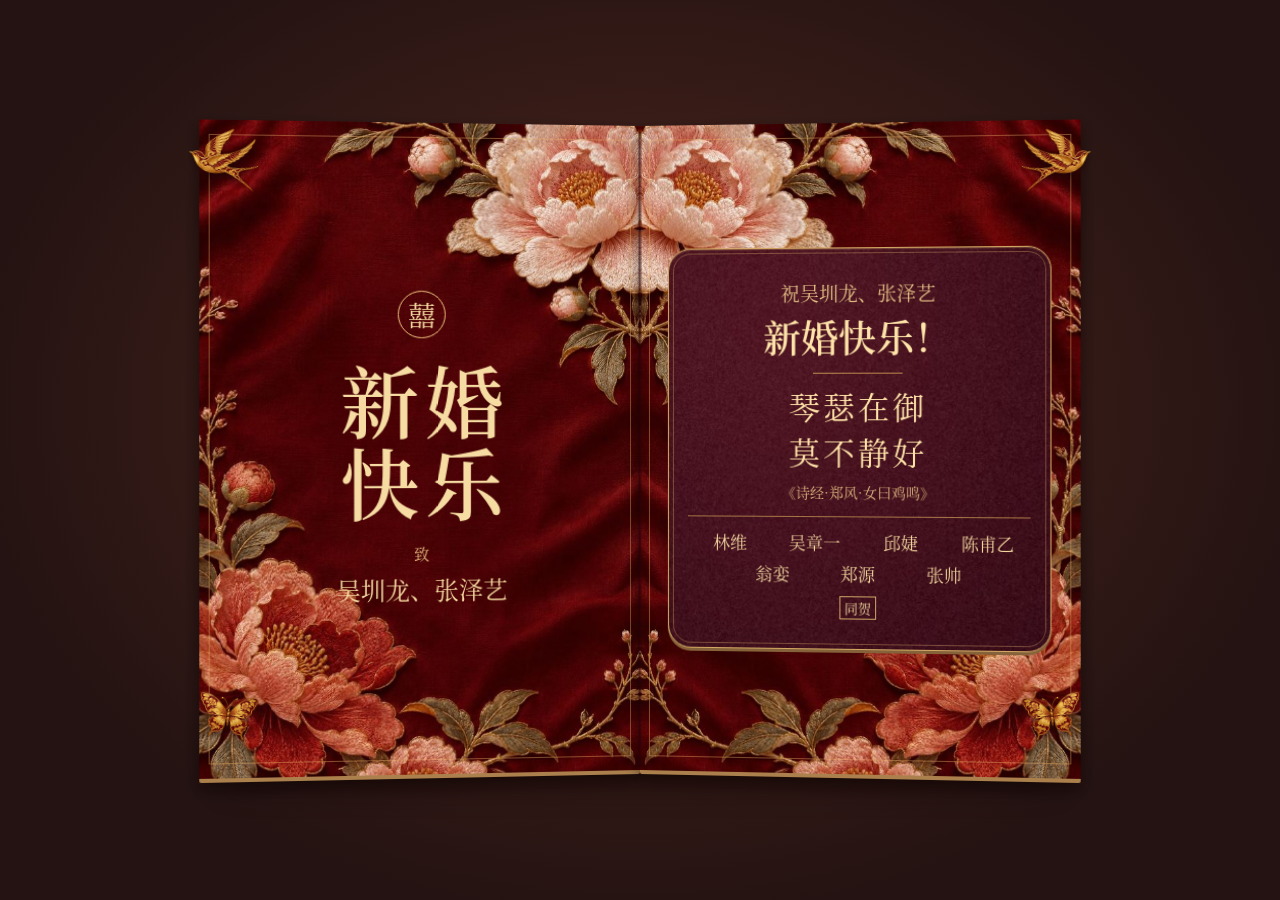
==== wedding-27q8n6/index.html @ 1a61a2d9 "Open card from center with floating note and edge ornaments" ====
<!doctype html>
<html lang="zh-CN">
<head>
<meta charset="utf-8">
<meta name="viewport" content="width=device-width,initial-scale=1">
<meta name="theme-color" content="#241312">
<meta name="description" content="祝吴圳龙、张泽艺新婚快乐。">
<meta name="robots" content="noindex, nofollow, noarchive">
<meta property="og:type" content="website">
<meta property="og:title" content="吴圳龙、张泽艺 · 新婚快乐">
<meta property="og:description" content="琴瑟在御，莫不静好。">
<meta property="og:url" content="https://lewisanthonyywwcr9709-commits.github.io/qingyun-greeting/wedding-27q8n6/">
<meta property="og:image" content="https://lewisanthonyywwcr9709-commits.github.io/qingyun-greeting/wedding-27q8n6/assets/open-card-1200.jpg">
<title>吴圳龙、张泽艺 · 新婚快乐</title>
<style>
@font-face {
  font-family: WeddingSong;
  src: url("assets/song-regular-v2.otf") format("opentype");
  font-weight: 400;
  font-display: swap;
}
@font-face {
  font-family: WeddingSong;
  src: url("assets/song-semibold-v2.otf") format("opentype");
  font-weight: 600;
  font-display: swap;
}
:root {
  --silk: url("assets/silk-v2.jpg");
  color-scheme: dark;
  color: #f6dca2;
  background: #241312;
  font-family: WeddingSong, "Songti SC", SimSun, serif;
}
* { box-sizing: border-box; }
body { margin: 0; }
main {
  min-height: 100vh;
  min-height: 100svh;
  display: grid;
  place-items: center;
  padding: clamp(15px,5vw,52px);
  overflow: clip;
  background: radial-gradient(ellipse at 50% 45%,#50271e,#241312 74%);
}
.spread {
  width: min(100%, 54rem);
  aspect-ratio: 4 / 3;
  display: grid;
  grid-template-columns: 1fr 1fr;
  position: relative;
  isolation: isolate;
  perspective: clamp(500px,160vw,1600px);
  perspective-origin: 50% 42%;
}
.spread::before {
  content: "";
  position: absolute;
  inset: 8% 2% -1%;
  z-index: -1;
  background: #130606c7;
  opacity: .88;
  filter: blur(18px);
  animation: spread-shadow 1350ms ease-out both;
}
.leaf {
  position: relative;
  isolation: isolate;
  display: grid;
  place-items: center;
  min-width: 0;
  transform-style: preserve-3d;
  border-bottom: clamp(1px,.45vw,4px) solid #ac804c;
  border-radius: 2px;
  background: #641018;
  box-shadow: 0 7px 16px #0d03028f;
}
.leaf::before, .leaf::after {
  content:"";
  position:absolute;
  inset:0;
  pointer-events:none;
}
.leaf::before {
  z-index:-2;
  background: var(--silk) center / 100% 100% no-repeat;
}
.leaf::after {
  z-index:-1;
  inset: 2.1%;
  border: 1px solid #e5ac656e;
}
.leaf--left {
  transform-origin: right center;
  --closed: 83deg;
  --open: 5deg;
  animation: unfold-leaf 1350ms cubic-bezier(.49,.06,.20,1) both;
}
.leaf--right {
  transform-origin: left center;
  --closed: -83deg;
  --open: -5deg;
  animation: unfold-leaf 1350ms cubic-bezier(.49,.06,.20,1) both;
}
.leaf--right::before { transform: scaleX(-1); }
.spine {
  position: absolute;
  z-index: 1;
  inset: 1% auto 1% 50%;
  width: clamp(2px,.6vw,5px);
  transform: translateX(-50%);
  background: linear-gradient(90deg,transparent,#2603089c,transparent);
  pointer-events: none;
}
@keyframes unfold-leaf { from { transform: rotateY(var(--closed)); } to { transform: rotateY(var(--open)); } }
@keyframes spread-shadow { from { transform: scaleX(.2); opacity: .17; } to { transform: scaleX(1); opacity: .88; } }
.cover-copy { text-align:center; padding: 0 6%; }
.cover-mark {
  width: clamp(22px,5vw,47px);
  aspect-ratio: 1;
  display: grid;
  place-items: center;
  margin: 0 auto clamp(7px,2.2vw,20px);
  border: 1px solid #edc17d;
  border-radius: 50%;
  font-size: clamp(13px,3vw,27px);
}
h1,h2,p,figure,blockquote,ul { margin:0; }
h1,h2 { font-weight:600; }
h1 { font-size: clamp(29px,7.8vw,77px); line-height:1.05; letter-spacing:.09em; padding-inline-start:.09em; }
h1 span { display:block; }
.to-label { margin-top:clamp(8px,2.3vw,20px); font-size:clamp(9px,2vw,15px); color:#edc384; }
.names { margin-top:clamp(2px,.8vw,7px); font-size:clamp(10px,2.8vw,24px); white-space:nowrap; }
.note-stage {
  display:grid;
  place-items:center;
  width: 87%;
  position:relative;
  isolation:isolate;
  perspective:450px;
}
.note-shadow {
  position:absolute;
  z-index:-1;
  inset:1%;
  border-radius:clamp(8px,2.7vw,23px);
  background:#1b030c;
  animation: note-depth 6.5s ease-in-out 1440ms infinite both;
}
.note {
  width:100%;
  text-align:center;
  position:relative;
  isolation:isolate;
  padding: clamp(13px,3.4vw,30px) 5% clamp(12px,3.3vw,29px);
  border:1px solid #d2a863;
  border-radius:clamp(8px,2.7vw,23px);
  color:#ffe4a9;
  background:#4c1525 url("assets/wine-paper-v1.jpg") center / cover;
  box-shadow:0 3px 0 #86623a, inset 0 1px 1px #e8b97554;
  animation: note-float 6.5s ease-in-out 1440ms infinite both;
}
.note::before {
  content:"";
  position:absolute;
  inset:4px;
  border:1px solid #d5a46565;
  border-radius:clamp(5px,2.2vw,18px);
  pointer-events:none;
}
@keyframes note-float {
  0%,100% { transform: translate3d(0,0,0) rotateX(0); }
  50% { transform: translate3d(0,clamp(-8px,-.85vw,-3px),12px) rotateX(2deg); }
}
@keyframes note-depth {
  0%,100% { transform:translate(1px,4px) scale(.98); filter:blur(3px); opacity:.75; }
  50% { transform:translate(2px,10px) scale(1.025); filter:blur(8px); opacity:.57; }
}
.dedication { color:#e9c688; font-size:clamp(9px,2.25vw,19px); white-space:nowrap; }
h2 { font-size:clamp(16px,4.5vw,37px); margin-top: clamp(3px,.85vw,8px); line-height:1.2; white-space:nowrap; }
.divider { display:block; margin:clamp(6px,1.6vw,14px) auto clamp(4px,1.2vw,10px); width:26%; height:1px; background:#bc8a4e; }
.poem blockquote { font-size:clamp(14px,3.8vw,31px); line-height:1.45; letter-spacing:.09em; }
.poem blockquote span { display:block; }
.poem figcaption { margin-top:clamp(3px,.95vw,7px); font-size:clamp(7px,1.75vw,14px); color:#e1bb80; }
.signatures {
  list-style:none;
  display:flex;
  flex-wrap:wrap;
  justify-content:center;
  row-gap:clamp(2px,.7vw,6px);
  margin:clamp(6px,1.7vw,14px) auto 0;
  padding:clamp(5px,1.55vw,12px) 0 0;
  border-top:1px solid #a57546;
  color:#f5d8a1;
  font-size:clamp(8px,2vw,17px);
}
.signatures li { flex: 0 0 25%; white-space:nowrap; }
.seal {
  display:inline-block;
  margin-top:clamp(4px,1.2vw,10px);
  border:1px solid #cda467;
  padding:1px 4px;
  font-size:clamp(7px,1.75vw,13px);
}
.perched {
  position:absolute;
  z-index:2;
  inset:0;
  pointer-events:none;
}
.perched img {
  position:absolute;
  left:var(--land-x);
  top:var(--land-y);
  width:clamp(30px,8vw,76px);
  transform:translate(-50%,-50%) scaleX(var(--mirror,1)) rotate(var(--angle,0deg));
  filter:drop-shadow(0 3px 3px #210609af);
  animation: cross-to-edge 1250ms cubic-bezier(.2,.64,.25,1) var(--delay) both;
}
.perched .bird { --land-y:5%; --pass-y:15%; --delay:600ms; }
.perched .butterfly { --land-y:91%; --pass-y:72%; --delay:860ms; width:clamp(25px,6.8vw,64px); }
.perched .left { --land-x:2%; --pass-x:20%; --mirror:-1; --angle:-9deg; }
.perched .right { --land-x:98%; --pass-x:80%; --angle:-9deg; }
@keyframes cross-to-edge {
  0% { left:50%; top:49%; opacity:0; transform:translate(-50%,-50%) scale(.22); }
  15% { opacity:1; }
  53% { left:var(--pass-x); top:var(--pass-y); transform:translate(-50%,-50%) scaleX(var(--mirror,1)) rotate(12deg) scale(.93); }
  100% { left:var(--land-x); top:var(--land-y); opacity:1; transform:translate(-50%,-50%) scaleX(var(--mirror,1)) rotate(var(--angle,0deg)); }
}
@media (prefers-reduced-motion:reduce) {
  *, *::before { animation:none !important; }
  .leaf { transform:rotateY(var(--open)); }
  .note-shadow { transform:translate(1px,5px); filter:blur(4px); opacity:.67; }
}
</style>
</head>
<body>
<main>
  <article class="spread" aria-label="吴圳龙、张泽艺新婚贺卡">
    <section class="leaf leaf--left" aria-label="封面">
      <div class="cover-copy">
        <div class="cover-mark" aria-hidden="true">囍</div>
        <h1 aria-label="新婚快乐"><span>新婚</span><span>快乐</span></h1>
        <p class="to-label">致</p>
        <p class="names">吴圳龙、张泽艺</p>
      </div>
    </section>
    <section class="leaf leaf--right" aria-label="贺词">
      <div class="note-stage">
        <span class="note-shadow" aria-hidden="true"></span>
        <div class="note">
          <p class="dedication">祝吴圳龙、张泽艺</p>
          <h2>新婚快乐！</h2>
          <span class="divider" aria-hidden="true"></span>
          <figure class="poem">
            <blockquote cite="https://ctext.org/book-of-poetry/nu-yue-ji-ming/zhs"><span>琴瑟在御</span><span>莫不静好</span></blockquote>
            <figcaption>《诗经·郑风·女曰鸡鸣》</figcaption>
          </figure>
          <ul class="signatures" aria-label="署名"><li>林维</li><li>吴章一</li><li>邱婕</li><li>陈甫乙</li><li>翁娈</li><li>郑源</li><li>张帅</li></ul>
          <p class="seal">同贺</p>
        </div>
      </div>
    </section>
    <div class="spine" aria-hidden="true"></div>
    <div class="perched" aria-hidden="true">
      <img class="bird left" src="assets/wedding-swallow.png" alt="">
      <img class="bird right" src="assets/wedding-swallow.png" alt="">
      <img class="butterfly left" src="assets/wedding-butterfly.png" alt="">
      <img class="butterfly right" src="assets/wedding-butterfly.png" alt="">
    </div>
  </article>
</main>
</body>
</html>
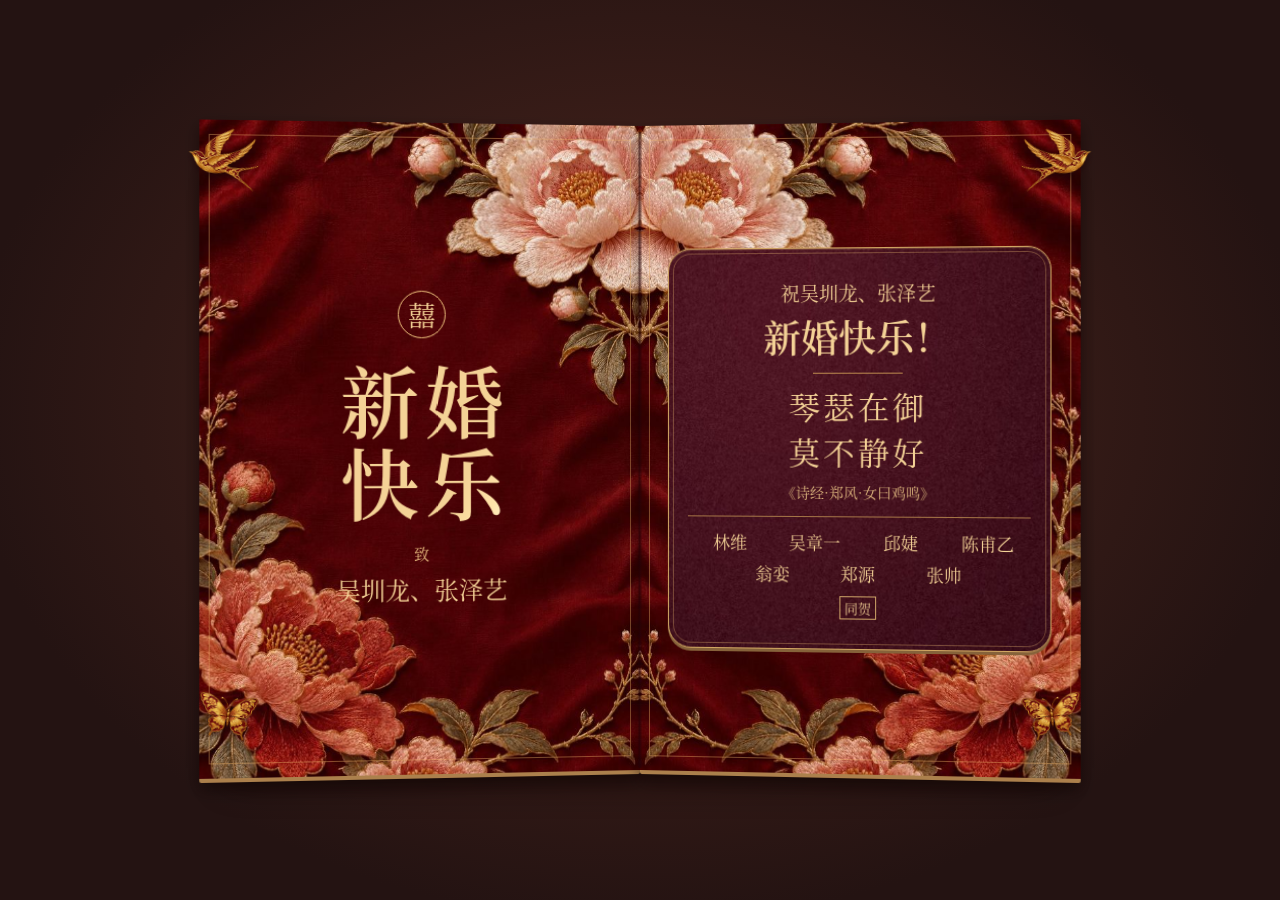
==== commit cbef1e5b: "Loop gentle butterfly wings and flowing gold type" ====
--- a/wedding-27q8n6/index.html
+++ b/wedding-27q8n6/index.html
@@ -27,6 +27,7 @@
 }
 :root {
   --silk: url("assets/silk-v2.jpg");
+  --butterfly: url("assets/wedding-butterfly.png");
   color-scheme: dark;
   color: #f6dca2;
   background: #241312;
@@ -208,7 +209,7 @@
   inset:0;
   pointer-events:none;
 }
-.perched img {
+.perched > .bird, .perched > .butterfly {
   position:absolute;
   left:var(--land-x);
   top:var(--land-y);
@@ -218,7 +219,50 @@
   animation: cross-to-edge 1250ms cubic-bezier(.2,.64,.25,1) var(--delay) both;
 }
 .perched .bird { --land-y:5%; --pass-y:15%; --delay:600ms; }
-.perched .butterfly { --land-y:91%; --pass-y:72%; --delay:860ms; width:clamp(25px,6.8vw,64px); }
+.perched .butterfly {
+  --land-y:91%; --pass-y:72%; --delay:860ms;
+  width:clamp(25px,6.8vw,64px);
+  aspect-ratio: 208 / 159;
+  perspective: 110px;
+}
+.butterfly-wing {
+  position:absolute;
+  inset:0;
+  background:var(--butterfly) center / 100% 100% no-repeat;
+  transform-origin:50% 50%;
+  animation: gentle-wing 5.4s ease-in-out 1.8s infinite both;
+}
+.right .butterfly-wing { animation-delay: 2.15s; }
+.wing--left { clip-path:inset(0 50% 0 0); --fold: 30deg; }
+.wing--right { clip-path:inset(0 0 0 49.8%); --fold: -30deg; }
+@keyframes gentle-wing {
+  0%,100% { transform:rotateY(0); }
+  36% { transform:rotateY(var(--fold)); }
+  68% { transform:rotateY(4deg); }
+}
+@supports ((background-clip:text) or (-webkit-background-clip:text)) {
+  h1, h2, .names, .dedication, .poem blockquote, .signatures, .cover-mark, .seal {
+    background-image:linear-gradient(115deg,#f4d296 0%,#f4d296 36%,#ffe4a9 44%,#fff5d7 49%,#ffe4a9 54%,#f4d296 64%,#f4d296 100%);
+    background-size:250% 100%;
+    background-position:100% 50%;
+    background-clip:text;
+    -webkit-background-clip:text;
+    -webkit-text-fill-color:transparent;
+    animation: gold-sheen 8s ease-in-out 1.4s infinite both;
+  }
+  .note h2 { animation-delay:1.85s; }
+  .poem blockquote { animation-delay:2.2s; }
+  .signatures { animation-delay:2.55s; }
+  @keyframes gold-sheen {
+    0% { background-position:100% 50%; }
+    47%,100% { background-position:0% 50%; }
+  }
+}
+@media (forced-colors:active) {
+  h1, h2, .names, .dedication, .poem blockquote, .signatures, .cover-mark, .seal {
+    -webkit-text-fill-color:CanvasText;
+  }
+}
 .perched .left { --land-x:2%; --pass-x:20%; --mirror:-1; --angle:-9deg; }
 .perched .right { --land-x:98%; --pass-x:80%; --angle:-9deg; }
 @keyframes cross-to-edge {
@@ -265,8 +309,8 @@
     <div class="perched" aria-hidden="true">
       <img class="bird left" src="assets/wedding-swallow.png" alt="">
       <img class="bird right" src="assets/wedding-swallow.png" alt="">
-      <img class="butterfly left" src="assets/wedding-butterfly.png" alt="">
-      <img class="butterfly right" src="assets/wedding-butterfly.png" alt="">
+      <span class="butterfly left"><i class="butterfly-wing wing--left"></i><i class="butterfly-wing wing--right"></i></span>
+      <span class="butterfly right"><i class="butterfly-wing wing--left"></i><i class="butterfly-wing wing--right"></i></span>
     </div>
   </article>
 </main>
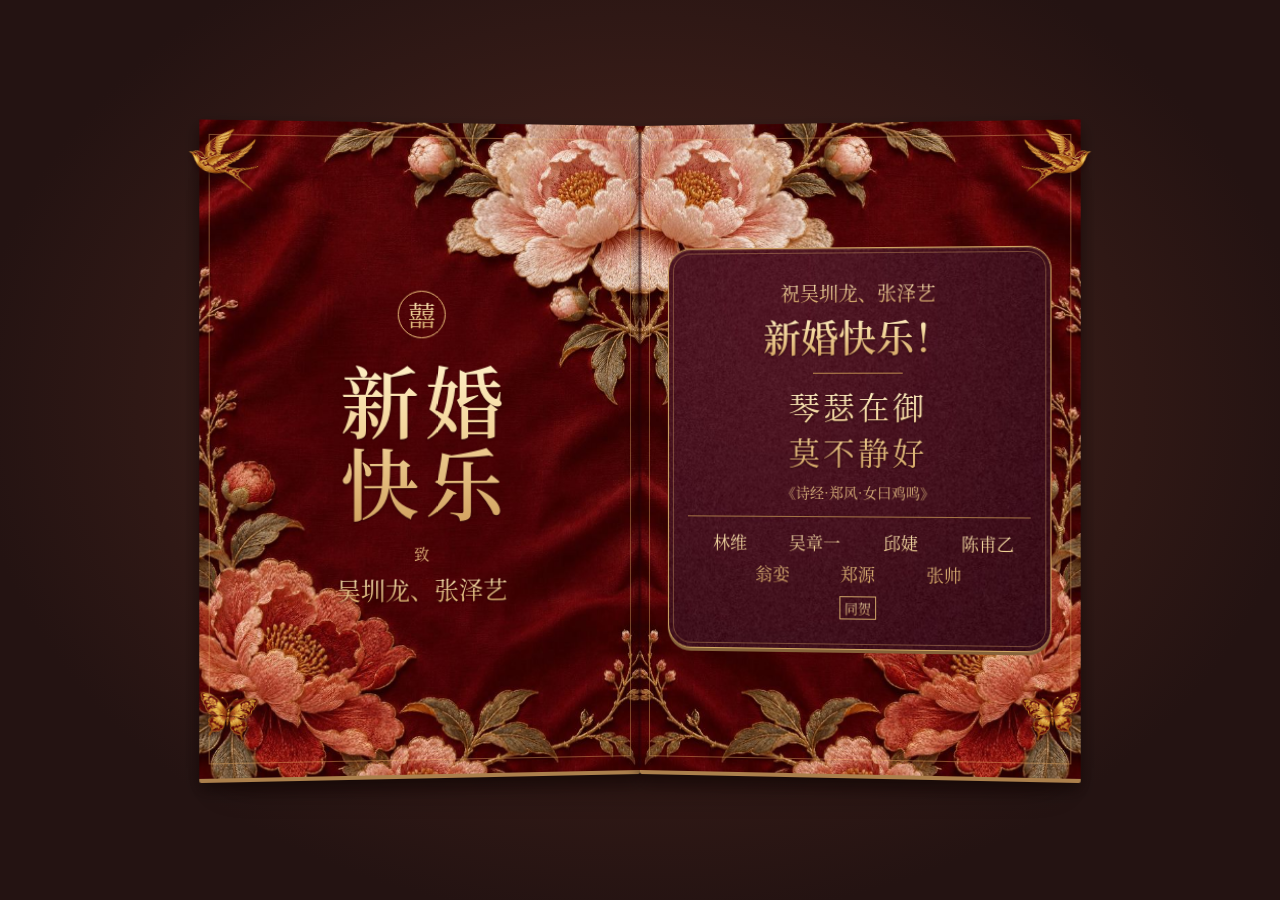
==== commit b287aa92: "Separate gold gradient, sheen and type shadow" ====
--- a/wedding-27q8n6/index.html
+++ b/wedding-27q8n6/index.html
@@ -242,9 +242,12 @@
 }
 @supports ((background-clip:text) or (-webkit-background-clip:text)) {
   h1, h2, .names, .dedication, .poem blockquote, .signatures, .cover-mark, .seal {
-    background-image:linear-gradient(115deg,#f4d296 0%,#f4d296 36%,#ffe4a9 44%,#fff5d7 49%,#ffe4a9 54%,#f4d296 64%,#f4d296 100%);
-    background-size:250% 100%;
-    background-position:100% 50%;
+    background-image:
+      linear-gradient(110deg, transparent 0 42%, #fff0c445 46%, #fff8ddc9 49%, #ffe5ac65 52%, transparent 57% 100%),
+      linear-gradient(180deg, #fff0c8 0%, #f3d59b 43%, #d3a361 100%);
+    background-size:270% 100%, 100% 100%;
+    background-position:100% 50%, 0 0;
+    background-repeat:no-repeat;
     background-clip:text;
     -webkit-background-clip:text;
     -webkit-text-fill-color:transparent;
@@ -254,9 +257,12 @@
   .poem blockquote { animation-delay:2.2s; }
   .signatures { animation-delay:2.55s; }
   @keyframes gold-sheen {
-    0% { background-position:100% 50%; }
-    47%,100% { background-position:0% 50%; }
+    0% { background-position:100% 50%, 0 0; }
+    47%,100% { background-position:0% 50%, 0 0; }
   }
+}
+h1, h2, .names, .poem blockquote {
+  filter:drop-shadow(0 1px 1px #210509b5);
 }
 @media (forced-colors:active) {
   h1, h2, .names, .dedication, .poem blockquote, .signatures, .cover-mark, .seal {
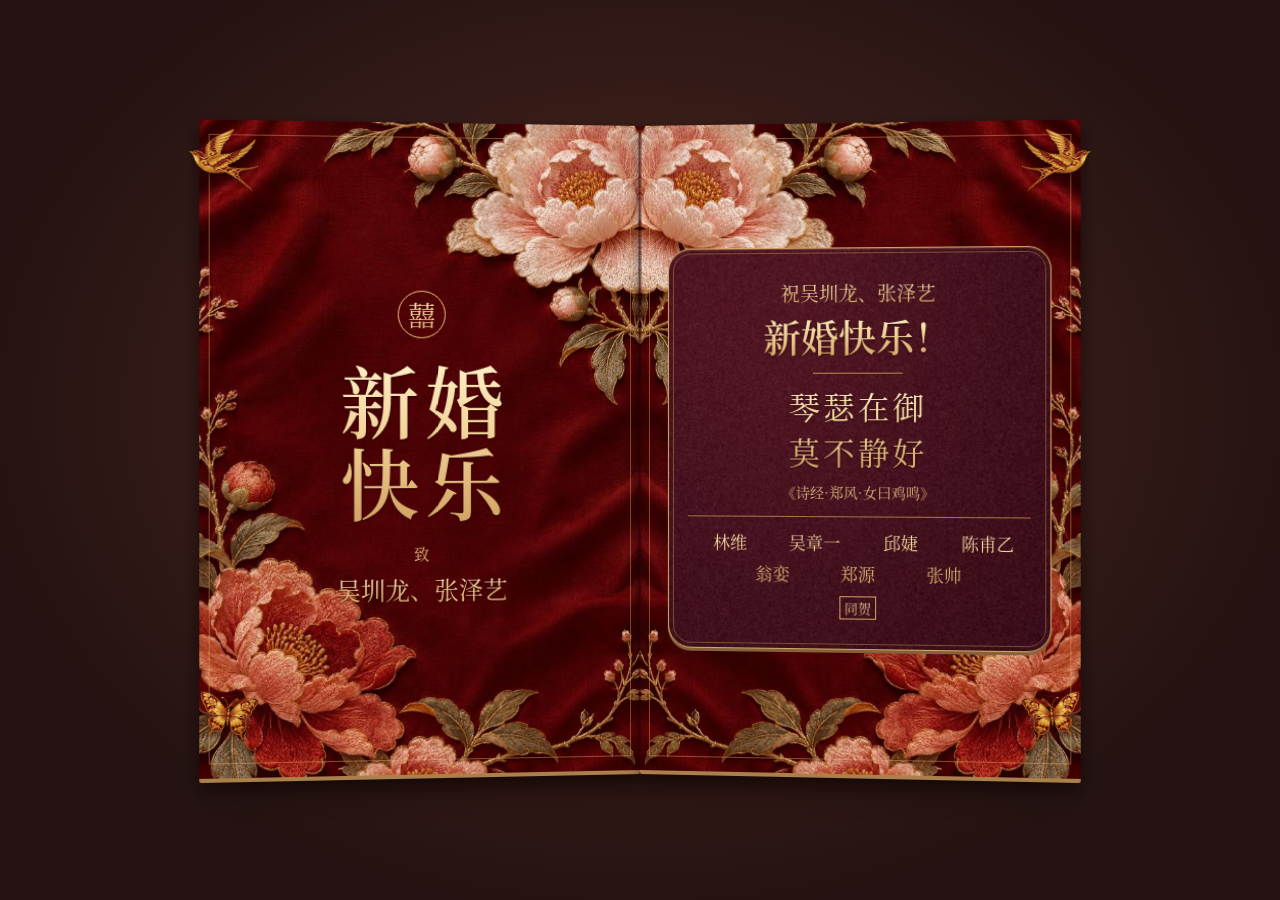
==== commit 83835fb3: "Smooth wedding card animation by staging composited motion" ====
--- a/wedding-27q8n6/index.html
+++ b/wedding-27q8n6/index.html
@@ -2,7 +2,7 @@
 <html lang="zh-CN">
 <head>
 <meta charset="utf-8">
-<meta name="viewport" content="width=device-width,initial-scale=1">
+<meta name="viewport" content="width=device-width,initial-scale=1,viewport-fit=cover">
 <meta name="theme-color" content="#241312">
 <meta name="description" content="祝吴圳龙、张泽艺新婚快乐。">
 <meta name="robots" content="noindex, nofollow, noarchive">
@@ -11,6 +11,10 @@
 <meta property="og:description" content="琴瑟在御，莫不静好。">
 <meta property="og:url" content="https://lewisanthonyywwcr9709-commits.github.io/qingyun-greeting/wedding-27q8n6/">
 <meta property="og:image" content="https://lewisanthonyywwcr9709-commits.github.io/qingyun-greeting/wedding-27q8n6/assets/open-card-1200.jpg">
+<link rel="preload" as="image" href="assets/silk-v2.jpg">
+<link rel="preload" as="image" href="assets/wedding-butterfly.png">
+<link rel="preload" as="font" href="assets/song-regular-v2.otf" type="font/otf" crossorigin>
+<link rel="preload" as="font" href="assets/song-semibold-v2.otf" type="font/otf" crossorigin>
 <title>吴圳龙、张泽艺 · 新婚快乐</title>
 <style>
 @font-face {
@@ -51,6 +55,7 @@
   grid-template-columns: 1fr 1fr;
   position: relative;
   isolation: isolate;
+  container-type: inline-size;
   perspective: clamp(500px,160vw,1600px);
   perspective-origin: 50% 42%;
 }
@@ -62,7 +67,7 @@
   background: #130606c7;
   opacity: .88;
   filter: blur(18px);
-  animation: spread-shadow 1350ms ease-out both;
+  animation: spread-shadow 1050ms ease-out 120ms both;
 }
 .leaf {
   position: relative;
@@ -95,13 +100,13 @@
   transform-origin: right center;
   --closed: 83deg;
   --open: 5deg;
-  animation: unfold-leaf 1350ms cubic-bezier(.49,.06,.20,1) both;
+  animation: unfold-leaf 1050ms cubic-bezier(.45,.04,.18,1) 120ms both;
 }
 .leaf--right {
   transform-origin: left center;
   --closed: -83deg;
   --open: -5deg;
-  animation: unfold-leaf 1350ms cubic-bezier(.49,.06,.20,1) both;
+  animation: unfold-leaf 1050ms cubic-bezier(.45,.04,.18,1) 120ms both;
 }
 .leaf--right::before { transform: scaleX(-1); }
 .spine {
@@ -146,7 +151,8 @@
   inset:1%;
   border-radius:clamp(8px,2.7vw,23px);
   background:#1b030c;
-  animation: note-depth 6.5s ease-in-out 1440ms infinite both;
+  filter: blur(4px);
+  animation: note-depth 7s ease-in-out 2450ms infinite both;
 }
 .note {
   width:100%;
@@ -159,7 +165,7 @@
   color:#ffe4a9;
   background:#4c1525 url("assets/wine-paper-v1.jpg") center / cover;
   box-shadow:0 3px 0 #86623a, inset 0 1px 1px #e8b97554;
-  animation: note-float 6.5s ease-in-out 1440ms infinite both;
+  animation: note-float 7s ease-in-out 2450ms infinite both;
 }
 .note::before {
   content:"";
@@ -174,8 +180,8 @@
   50% { transform: translate3d(0,clamp(-8px,-.85vw,-3px),12px) rotateX(2deg); }
 }
 @keyframes note-depth {
-  0%,100% { transform:translate(1px,4px) scale(.98); filter:blur(3px); opacity:.75; }
-  50% { transform:translate(2px,10px) scale(1.025); filter:blur(8px); opacity:.57; }
+  0%,100% { transform:translate3d(1px,4px,0) scale(.96); opacity:.75; }
+  50% { transform:translate3d(2px,11px,0) scale(1.08); opacity:.49; }
 }
 .dedication { color:#e9c688; font-size:clamp(9px,2.25vw,19px); white-space:nowrap; }
 h2 { font-size:clamp(16px,4.5vw,37px); margin-top: clamp(3px,.85vw,8px); line-height:1.2; white-space:nowrap; }
@@ -216,11 +222,11 @@
   width:clamp(30px,8vw,76px);
   transform:translate(-50%,-50%) scaleX(var(--mirror,1)) rotate(var(--angle,0deg));
   filter:drop-shadow(0 3px 3px #210609af);
-  animation: cross-to-edge 1250ms cubic-bezier(.2,.64,.25,1) var(--delay) both;
-}
-.perched .bird { --land-y:5%; --pass-y:15%; --delay:600ms; }
+  animation: cross-to-edge 1250ms cubic-bezier(.2,.53,.27,1) var(--delay) both;
+}
+.perched .bird { --land-y:5%; --rise-y:33cqw; --arc-y:7.5cqw; --delay:950ms; }
 .perched .butterfly {
-  --land-y:91%; --pass-y:72%; --delay:860ms;
+  --land-y:91%; --rise-y:-31.5cqw; --arc-y:-14.25cqw; --delay:1230ms;
   width:clamp(25px,6.8vw,64px);
   aspect-ratio: 208 / 159;
   perspective: 110px;
@@ -230,9 +236,9 @@
   inset:0;
   background:var(--butterfly) center / 100% 100% no-repeat;
   transform-origin:50% 50%;
-  animation: gentle-wing 5.4s ease-in-out 1.8s infinite both;
-}
-.right .butterfly-wing { animation-delay: 2.15s; }
+  animation: gentle-wing 5.4s ease-in-out 2.6s infinite both;
+}
+.right .butterfly-wing { animation-delay: 2.95s; }
 .wing--left { clip-path:inset(0 50% 0 0); --fold: 30deg; }
 .wing--right { clip-path:inset(0 0 0 49.8%); --fold: -30deg; }
 @keyframes gentle-wing {
@@ -251,11 +257,11 @@
     background-clip:text;
     -webkit-background-clip:text;
     -webkit-text-fill-color:transparent;
-    animation: gold-sheen 8s ease-in-out 1.4s infinite both;
-  }
-  .note h2 { animation-delay:1.85s; }
-  .poem blockquote { animation-delay:2.2s; }
-  .signatures { animation-delay:2.55s; }
+
+  }
+  h1 { animation: gold-sheen 9s ease-in-out 3s infinite both; }
+  .note h2 { animation: gold-sheen 9s ease-in-out 3.45s infinite both; }
+  .poem blockquote { animation: gold-sheen 9s ease-in-out 3.8s infinite both; }
   @keyframes gold-sheen {
     0% { background-position:100% 50%, 0 0; }
     47%,100% { background-position:0% 50%, 0 0; }
@@ -269,13 +275,47 @@
     -webkit-text-fill-color:CanvasText;
   }
 }
-.perched .left { --land-x:2%; --pass-x:20%; --mirror:-1; --angle:-9deg; }
-.perched .right { --land-x:98%; --pass-x:80%; --angle:-9deg; }
+.perched .left { --land-x:2%; --rise-x:48cqw; --arc-x:18cqw; --mirror:-1; --angle:-9deg; }
+.perched .right { --land-x:98%; --rise-x:-48cqw; --arc-x:-18cqw; --angle:-9deg; }
 @keyframes cross-to-edge {
-  0% { left:50%; top:49%; opacity:0; transform:translate(-50%,-50%) scale(.22); }
-  15% { opacity:1; }
-  53% { left:var(--pass-x); top:var(--pass-y); transform:translate(-50%,-50%) scaleX(var(--mirror,1)) rotate(12deg) scale(.93); }
-  100% { left:var(--land-x); top:var(--land-y); opacity:1; transform:translate(-50%,-50%) scaleX(var(--mirror,1)) rotate(var(--angle,0deg)); }
+  0% {
+    opacity:0;
+    transform:translate3d(calc(-50% + var(--rise-x)),calc(-50% + var(--rise-y)),0)
+      scaleX(var(--mirror,1)) scale(.24);
+  }
+  20% { opacity:1; }
+  54% {
+    transform:translate3d(calc(-50% + var(--arc-x)),calc(-50% + var(--arc-y)),0)
+      scaleX(var(--mirror,1)) rotate(12deg) scale(.93);
+  }
+  100% {
+    opacity:1;
+    transform:translate3d(-50%,-50%,0) scaleX(var(--mirror,1)) rotate(var(--angle,0deg));
+  }
+}
+@media (orientation:landscape) and (max-height:600px) {
+  main {
+    min-height:100dvh;
+    padding:8px max(16px,env(safe-area-inset-right)) 8px max(16px,env(safe-area-inset-left));
+  }
+  .spread {
+    width:min(100%,calc(133.333dvh - 30px));
+    container-type:inline-size;
+  }
+  .cover-mark { width:5.8cqw; font-size:3.45cqw; margin-bottom:2.35cqw; }
+  h1 { font-size:8.7cqw; }
+  .to-label { margin-top:2.5cqw; font-size:2.2cqw; }
+  .names { margin-top:.85cqw; font-size:3cqw; }
+  .note { padding:3.9cqw 5% 3.7cqw; }
+  .dedication { font-size:2.52cqw; }
+  h2 { font-size:5.0cqw; margin-top:.95cqw; }
+  .divider { margin:1.8cqw auto 1.3cqw; }
+  .poem blockquote { font-size:4.2cqw; }
+  .poem figcaption { font-size:1.94cqw; margin-top:1.08cqw; }
+  .signatures { font-size:2.23cqw; row-gap:.74cqw; margin-top:1.9cqw; padding-top:1.72cqw; }
+  .seal { font-size:1.95cqw; margin-top:1.34cqw; }
+  .perched > .bird { width:8.8cqw; }
+  .perched > .butterfly { width:7.4cqw; }
 }
 @media (prefers-reduced-motion:reduce) {
   *, *::before { animation:none !important; }
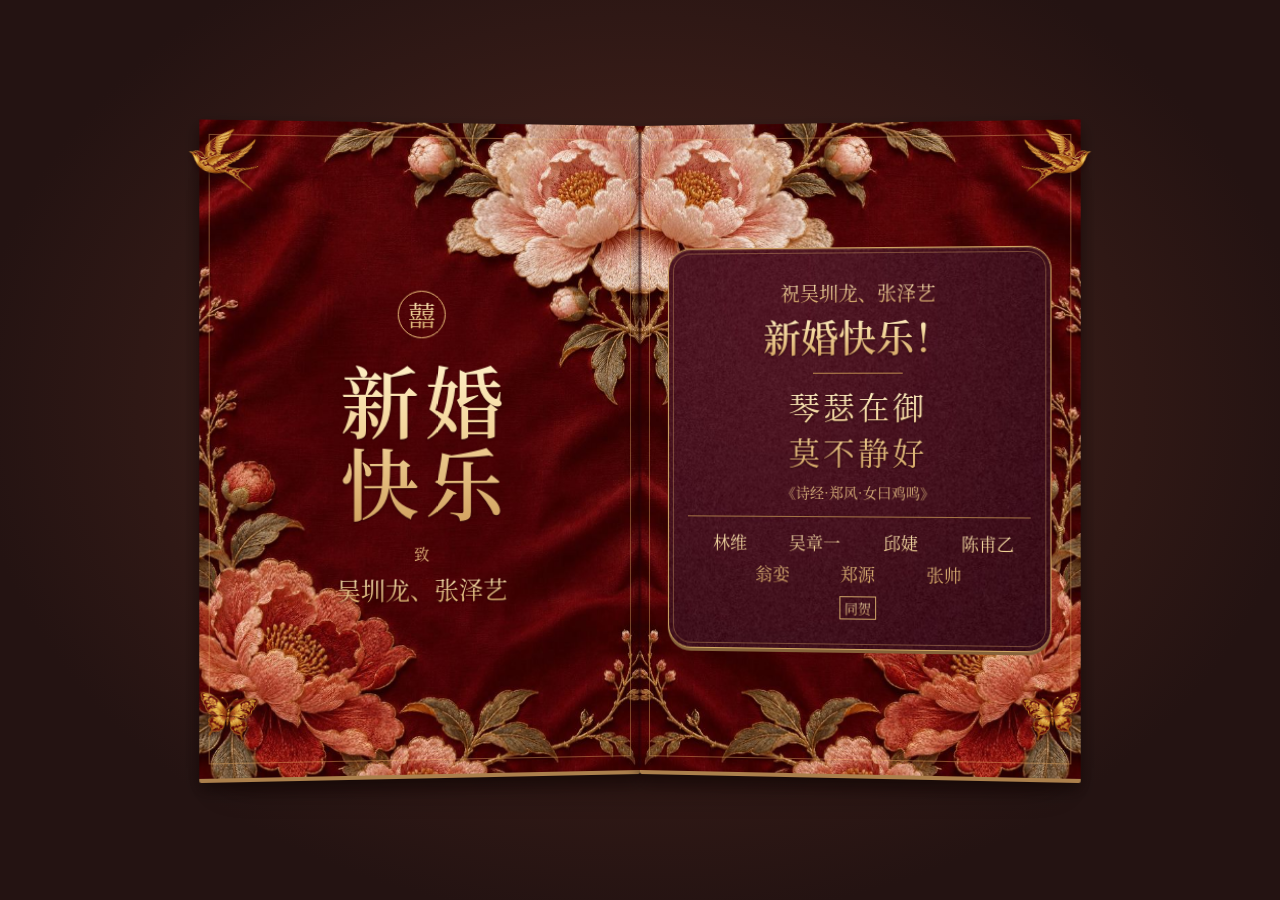
==== commit c70d927d: "Place birds and butterflies on fixed card edges" ====
--- a/wedding-27q8n6/index.html
+++ b/wedding-27q8n6/index.html
@@ -214,6 +214,11 @@
   z-index:2;
   inset:0;
   pointer-events:none;
+  animation: show-perched 1ms step-end 1170ms both;
+}
+@keyframes show-perched {
+  from { visibility:hidden; }
+  to { visibility:visible; }
 }
 .perched > .bird, .perched > .butterfly {
   position:absolute;
@@ -222,11 +227,10 @@
   width:clamp(30px,8vw,76px);
   transform:translate(-50%,-50%) scaleX(var(--mirror,1)) rotate(var(--angle,0deg));
   filter:drop-shadow(0 3px 3px #210609af);
-  animation: cross-to-edge 1250ms cubic-bezier(.2,.53,.27,1) var(--delay) both;
-}
-.perched .bird { --land-y:5%; --rise-y:33cqw; --arc-y:7.5cqw; --delay:950ms; }
+}
+.perched .bird { --land-y:5%; }
 .perched .butterfly {
-  --land-y:91%; --rise-y:-31.5cqw; --arc-y:-14.25cqw; --delay:1230ms;
+  --land-y:91%;
   width:clamp(25px,6.8vw,64px);
   aspect-ratio: 208 / 159;
   perspective: 110px;
@@ -275,24 +279,8 @@
     -webkit-text-fill-color:CanvasText;
   }
 }
-.perched .left { --land-x:2%; --rise-x:48cqw; --arc-x:18cqw; --mirror:-1; --angle:-9deg; }
-.perched .right { --land-x:98%; --rise-x:-48cqw; --arc-x:-18cqw; --angle:-9deg; }
-@keyframes cross-to-edge {
-  0% {
-    opacity:0;
-    transform:translate3d(calc(-50% + var(--rise-x)),calc(-50% + var(--rise-y)),0)
-      scaleX(var(--mirror,1)) scale(.24);
-  }
-  20% { opacity:1; }
-  54% {
-    transform:translate3d(calc(-50% + var(--arc-x)),calc(-50% + var(--arc-y)),0)
-      scaleX(var(--mirror,1)) rotate(12deg) scale(.93);
-  }
-  100% {
-    opacity:1;
-    transform:translate3d(-50%,-50%,0) scaleX(var(--mirror,1)) rotate(var(--angle,0deg));
-  }
-}
+.perched .left { --land-x:2%; --mirror:-1; --angle:-9deg; }
+.perched .right { --land-x:98%; --angle:-9deg; }
 @media (orientation:landscape) and (max-height:600px) {
   main {
     min-height:100dvh;
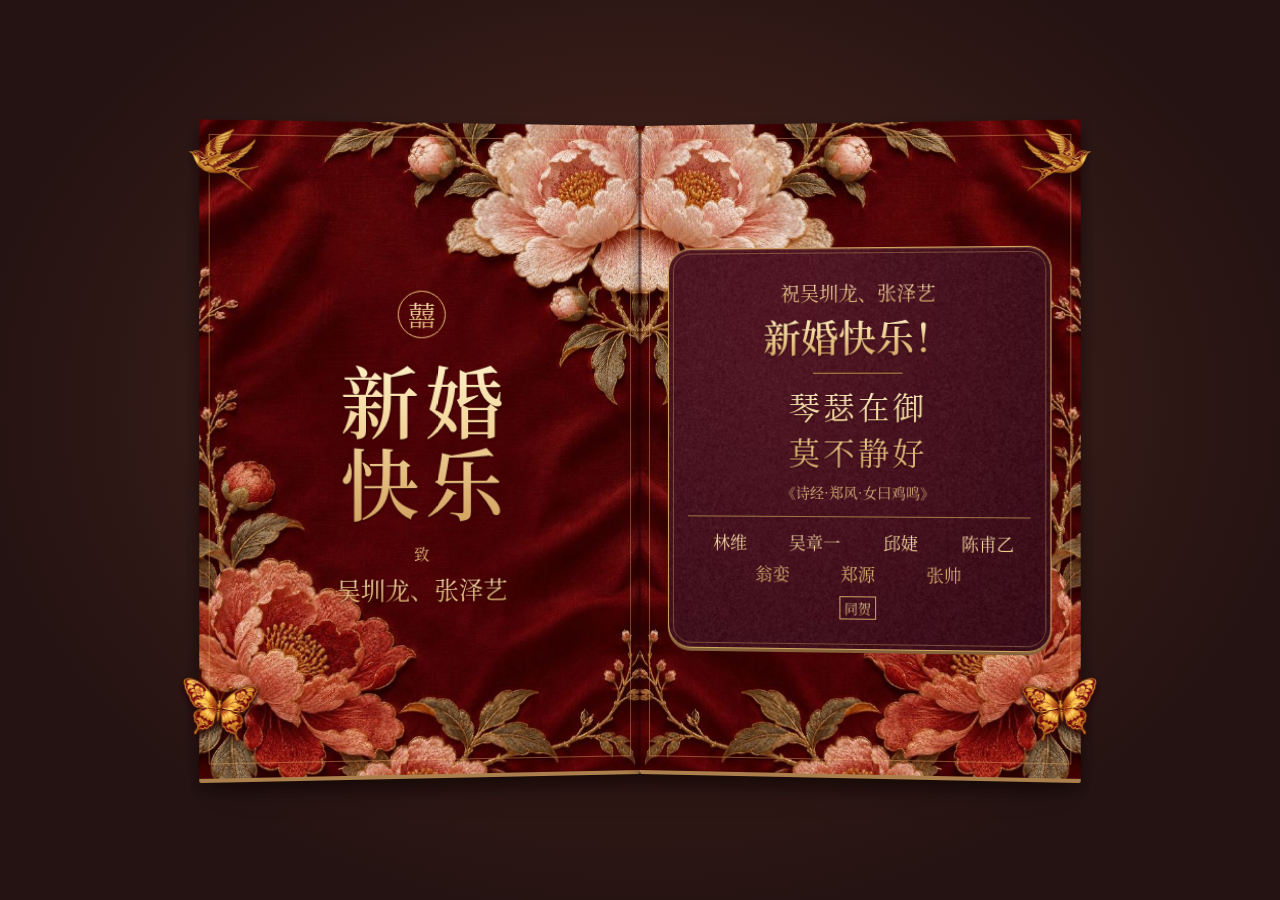
==== commit 43d2503a: "Keep both butterflies visible with complete raster ornaments" ====
--- a/wedding-27q8n6/index.html
+++ b/wedding-27q8n6/index.html
@@ -31,7 +31,6 @@
 }
 :root {
   --silk: url("assets/silk-v2.jpg");
-  --butterfly: url("assets/wedding-butterfly.png");
   color-scheme: dark;
   color: #f6dca2;
   background: #241312;
@@ -214,11 +213,11 @@
   z-index:2;
   inset:0;
   pointer-events:none;
-  animation: show-perched 1ms step-end 1170ms both;
+  animation: show-perched 85ms linear 1170ms both;
 }
 @keyframes show-perched {
-  from { visibility:hidden; }
-  to { visibility:visible; }
+  from { opacity:0; }
+  to { opacity:1; }
 }
 .perched > .bird, .perched > .butterfly {
   position:absolute;
@@ -230,25 +229,25 @@
 }
 .perched .bird { --land-y:5%; }
 .perched .butterfly {
-  --land-y:91%;
-  width:clamp(25px,6.8vw,64px);
-  aspect-ratio: 208 / 159;
-  perspective: 110px;
-}
-.butterfly-wing {
-  position:absolute;
-  inset:0;
-  background:var(--butterfly) center / 100% 100% no-repeat;
-  transform-origin:50% 50%;
+  --land-y:90%;
+  width:clamp(32px,10vw,82px);
+  line-height:0;
+}
+.perched .butterfly.left { --land-x:.8%; }
+.perched .butterfly.right { --land-x:99.2%; }
+.butterfly-art {
+  display:block;
+  width:100%;
+  height:auto;
+  filter:brightness(1.12) drop-shadow(0 1px 2px #2b0207);
+  transform-origin:center;
   animation: gentle-wing 5.4s ease-in-out 2.6s infinite both;
 }
-.right .butterfly-wing { animation-delay: 2.95s; }
-.wing--left { clip-path:inset(0 50% 0 0); --fold: 30deg; }
-.wing--right { clip-path:inset(0 0 0 49.8%); --fold: -30deg; }
+.right .butterfly-art { animation-delay: 2.95s; }
 @keyframes gentle-wing {
-  0%,100% { transform:rotateY(0); }
-  36% { transform:rotateY(var(--fold)); }
-  68% { transform:rotateY(4deg); }
+  0%,100% { transform:scaleX(1) scaleY(1); }
+  36% { transform:scaleX(.82) scaleY(1.035); }
+  68% { transform:scaleX(.95) scaleY(1.01); }
 }
 @supports ((background-clip:text) or (-webkit-background-clip:text)) {
   h1, h2, .names, .dedication, .poem blockquote, .signatures, .cover-mark, .seal {
@@ -303,7 +302,7 @@
   .signatures { font-size:2.23cqw; row-gap:.74cqw; margin-top:1.9cqw; padding-top:1.72cqw; }
   .seal { font-size:1.95cqw; margin-top:1.34cqw; }
   .perched > .bird { width:8.8cqw; }
-  .perched > .butterfly { width:7.4cqw; }
+  .perched > .butterfly { width:9.2cqw; }
 }
 @media (prefers-reduced-motion:reduce) {
   *, *::before { animation:none !important; }
@@ -343,8 +342,8 @@
     <div class="perched" aria-hidden="true">
       <img class="bird left" src="assets/wedding-swallow.png" alt="">
       <img class="bird right" src="assets/wedding-swallow.png" alt="">
-      <span class="butterfly left"><i class="butterfly-wing wing--left"></i><i class="butterfly-wing wing--right"></i></span>
-      <span class="butterfly right"><i class="butterfly-wing wing--left"></i><i class="butterfly-wing wing--right"></i></span>
+      <span class="butterfly left"><img class="butterfly-art" src="assets/wedding-butterfly.png" width="208" height="159" alt=""></span>
+      <span class="butterfly right"><img class="butterfly-art" src="assets/wedding-butterfly.png" width="208" height="159" alt=""></span>
     </div>
   </article>
 </main>
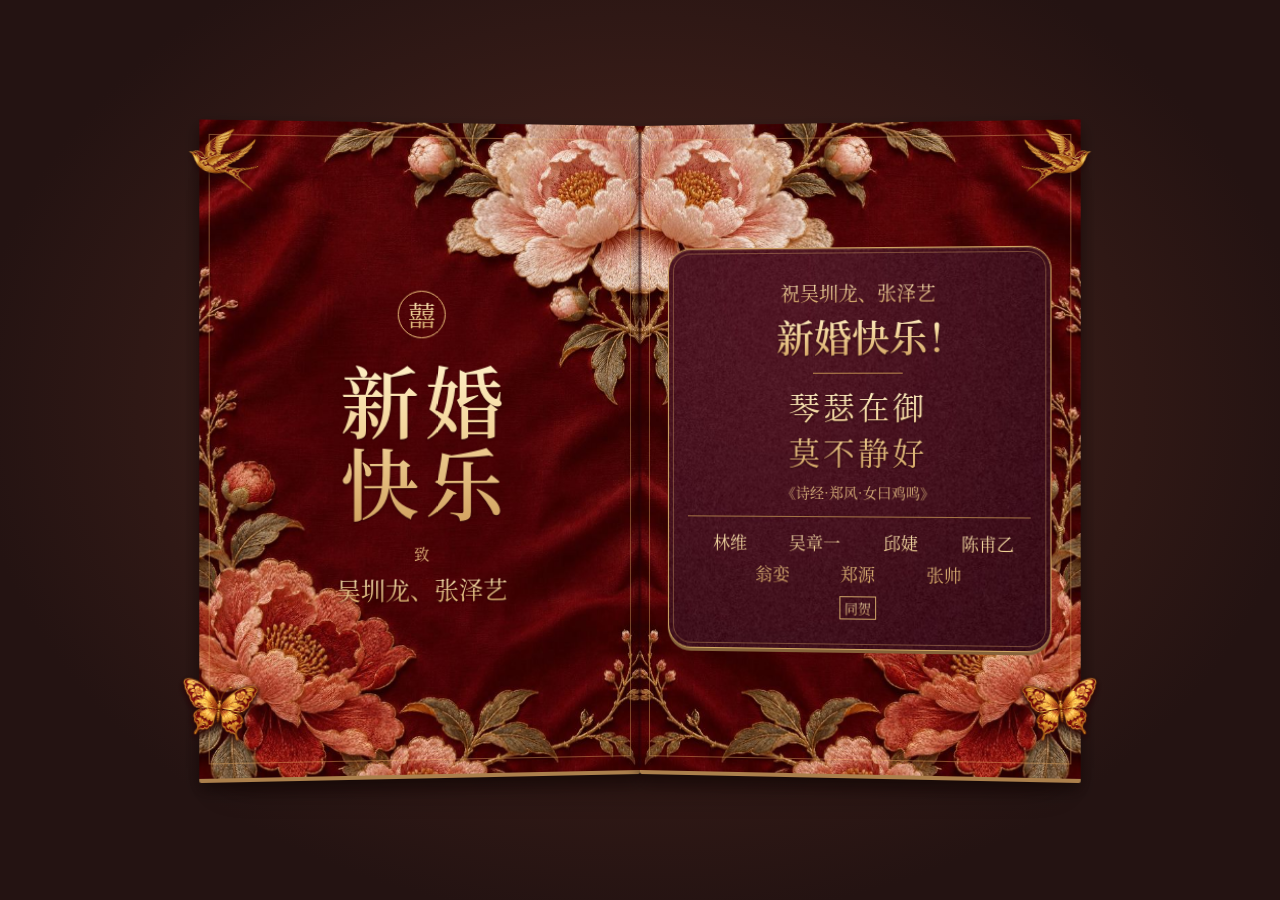
==== commit e6105096: "Optically center the wedding greeting title" ====
--- a/wedding-27q8n6/index.html
+++ b/wedding-27q8n6/index.html
@@ -184,6 +184,18 @@
 }
 .dedication { color:#e9c688; font-size:clamp(9px,2.25vw,19px); white-space:nowrap; }
 h2 { font-size:clamp(16px,4.5vw,37px); margin-top: clamp(3px,.85vw,8px); line-height:1.2; white-space:nowrap; }
+.wish-center {
+  display:inline-block;
+  white-space:nowrap;
+  font-kerning:none;
+  font-feature-settings:"halt" 0, "palt" 0;
+}
+/* Noto Serif SC places the exclamation's ink in the first third of its em. */
+.wish-bang {
+  display:inline-block;
+  inline-size:.35em;
+  text-align:start;
+}
 .divider { display:block; margin:clamp(6px,1.6vw,14px) auto clamp(4px,1.2vw,10px); width:26%; height:1px; background:#bc8a4e; }
 .poem blockquote { font-size:clamp(14px,3.8vw,31px); line-height:1.45; letter-spacing:.09em; }
 .poem blockquote span { display:block; }
@@ -327,7 +339,7 @@
         <span class="note-shadow" aria-hidden="true"></span>
         <div class="note">
           <p class="dedication">祝吴圳龙、张泽艺</p>
-          <h2>新婚快乐！</h2>
+          <h2><span class="wish-center">新婚快乐<span class="wish-bang">！</span></span></h2>
           <span class="divider" aria-hidden="true"></span>
           <figure class="poem">
             <blockquote cite="https://ctext.org/book-of-poetry/nu-yue-ji-ming/zhs"><span>琴瑟在御</span><span>莫不静好</span></blockquote>
